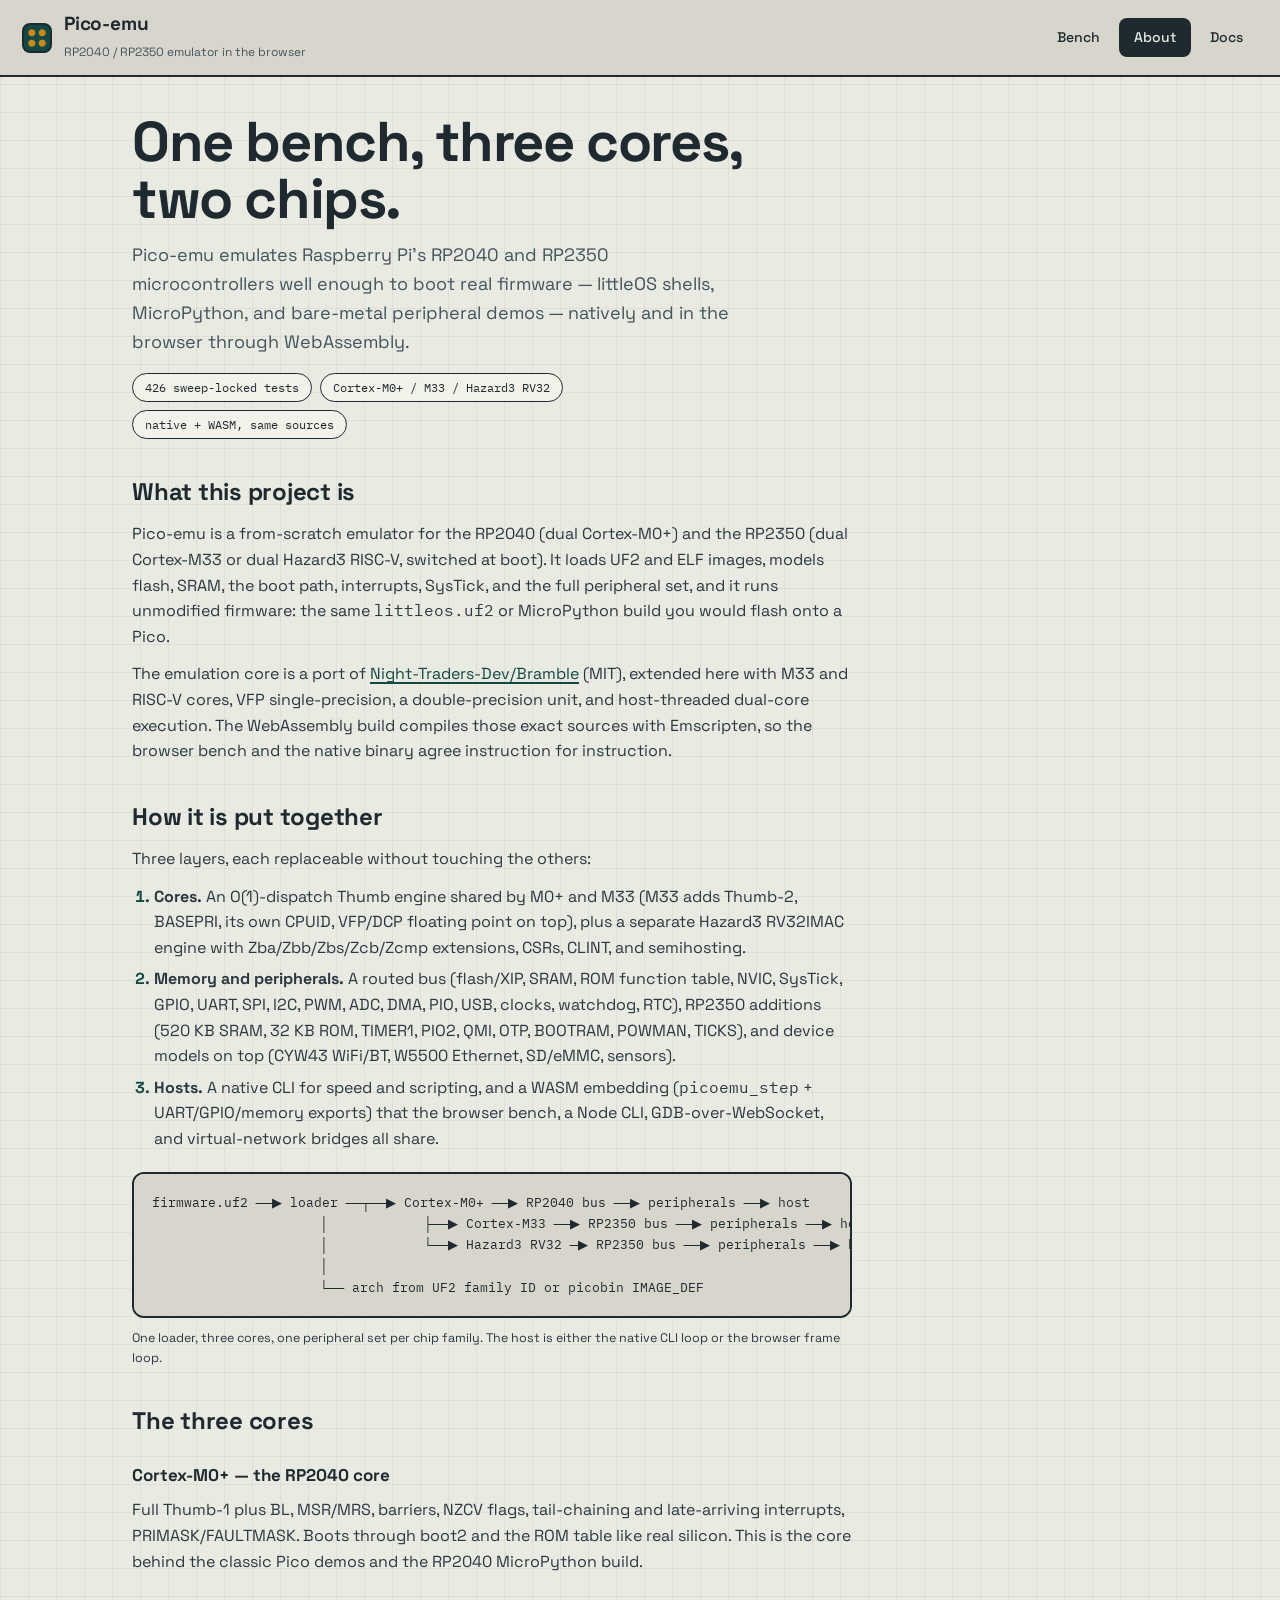
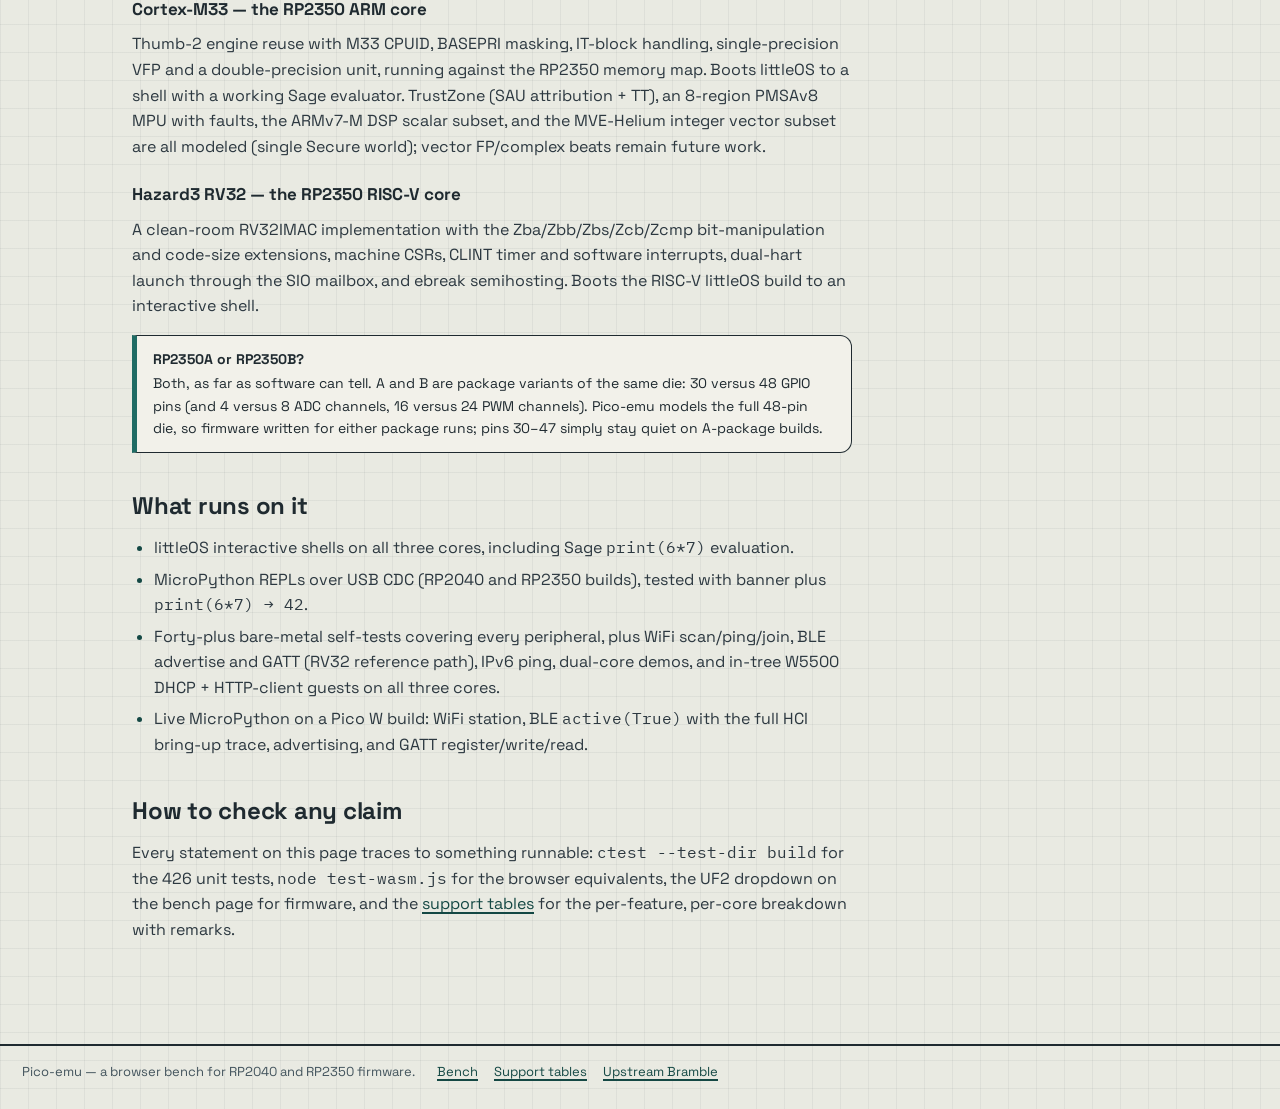
==== web/about.html @ 788be60e "Rename Bramble -> pico-emu (code/identifiers picoemu, prose Pico-emu) Text, identifiers, binaries, a" ====
<!DOCTYPE html>
<html lang="en">
<head>
<meta charset="UTF-8">
<meta name="viewport" content="width=device-width, initial-scale=1.0">
<title>About — Pico-emu RP2040/RP2350 emulator</title>
<meta name="description" content="What Pico-emu is, how the emulator is built, and how the three CPU cores map onto RP2040 and RP2350 silicon.">
<link rel="icon" type="image/png" href="./picoemu-logo.png">
<link rel="preconnect" href="https://fonts.googleapis.com">
<link rel="preconnect" href="https://fonts.gstatic.com" crossorigin>
<link href="https://fonts.googleapis.com/css2?family=Space+Grotesk:wght@400;500;700&family=IBM+Plex+Mono:wght@400;500&display=swap" rel="stylesheet">
<link rel="stylesheet" href="./site.css">
</head>
<body>

<header class="faceplate">
  <a class="brand" href="./index.html" aria-label="Pico-emu home">
    <span class="brand-mark" aria-hidden="true"></span>
    <span>
      <span class="brand-name">Pico-emu</span><br>
      <span class="brand-sub">RP2040 / RP2350 emulator in the browser</span>
    </span>
  </a>
  <nav class="site-nav" aria-label="Site">
    <a href="./index.html">Bench</a>
    <a href="./about.html" aria-current="page">About</a>
    <a href="./docs.html">Docs</a>
  </nav>
</header>

<main class="page">
  <div class="page-hero">
    <h1>One bench, three cores, two chips.</h1>
    <p class="lede">Pico-emu emulates Raspberry Pi's RP2040 and RP2350 microcontrollers well enough to boot real firmware — littleOS shells, MicroPython, and bare-metal peripheral demos — natively and in the browser through WebAssembly.</p>
    <div class="facts">
      <span class="fact">426 sweep-locked tests</span>
      <span class="fact">Cortex-M0+ / M33 / Hazard3 RV32</span>
      <span class="fact">native + WASM, same sources</span>
    </div>
  </div>

  <div class="prose">
    <h2>What this project is</h2>
    <p>Pico-emu is a from-scratch emulator for the RP2040 (dual Cortex-M0+) and the RP2350 (dual Cortex-M33 or dual Hazard3 RISC-V, switched at boot). It loads UF2 and ELF images, models flash, SRAM, the boot path, interrupts, SysTick, and the full peripheral set, and it runs unmodified firmware: the same <code>littleos.uf2</code> or MicroPython build you would flash onto a Pico.</p>
    <p>The emulation core is a port of <a href="https://github.com/Night-Traders-Dev/Bramble">Night-Traders-Dev/Bramble</a> (MIT), extended here with M33 and RISC-V cores, VFP single-precision, a double-precision unit, and host-threaded dual-core execution. The WebAssembly build compiles those exact sources with Emscripten, so the browser bench and the native binary agree instruction for instruction.</p>

    <h2>How it is put together</h2>
    <p>Three layers, each replaceable without touching the others:</p>
    <ol>
      <li><strong>Cores.</strong> An O(1)-dispatch Thumb engine shared by M0+ and M33 (M33 adds Thumb-2, BASEPRI, its own CPUID, VFP/DCP floating point on top), plus a separate Hazard3 RV32IMAC engine with Zba/Zbb/Zbs/Zcb/Zcmp extensions, CSRs, CLINT, and semihosting.</li>
      <li><strong>Memory and peripherals.</strong> A routed bus (flash/XIP, SRAM, ROM function table, NVIC, SysTick, GPIO, UART, SPI, I2C, PWM, ADC, DMA, PIO, USB, clocks, watchdog, RTC), RP2350 additions (520&nbsp;KB SRAM, 32&nbsp;KB ROM, TIMER1, PIO2, QMI, OTP, BOOTRAM, POWMAN, TICKS), and device models on top (CYW43 WiFi/BT, W5500 Ethernet, SD/eMMC, sensors).</li>
      <li><strong>Hosts.</strong> A native CLI for speed and scripting, and a WASM embedding (<code>picoemu_step</code> + UART/GPIO/memory exports) that the browser bench, a Node CLI, GDB-over-WebSocket, and virtual-network bridges all share.</li>
    </ol>

    <div class="arch-diagram">firmware.uf2 ──▶ loader ──┬──▶ Cortex-M0+ ──▶ RP2040 bus ──▶ peripherals ──▶ host
                     │            ├──▶ Cortex-M33 ──▶ RP2350 bus ──▶ peripherals ──▶ host
                     │            └──▶ Hazard3 RV32 ─▶ RP2350 bus ──▶ peripherals ──▶ host
                     │
                     └── arch from UF2 family ID or picobin IMAGE_DEF</div>
    <p class="diagram-cap">One loader, three cores, one peripheral set per chip family. The host is either the native CLI loop or the browser frame loop.</p>

    <h2>The three cores</h2>
    <h3>Cortex-M0+ — the RP2040 core</h3>
    <p>Full Thumb-1 plus BL, MSR/MRS, barriers, NZCV flags, tail-chaining and late-arriving interrupts, PRIMASK/FAULTMASK. Boots through boot2 and the ROM table like real silicon. This is the core behind the classic Pico demos and the RP2040 MicroPython build.</p>
    <h3>Cortex-M33 — the RP2350 ARM core</h3>
    <p>Thumb-2 engine reuse with M33 CPUID, BASEPRI masking, IT-block handling, single-precision VFP and a double-precision unit, running against the RP2350 memory map. Boots littleOS to a shell with a working Sage evaluator. TrustZone (SAU attribution + TT), an 8-region PMSAv8 MPU with faults, the ARMv7-M DSP scalar subset, and the MVE-Helium integer vector subset are all modeled (single Secure world); vector FP/complex beats remain future work.</p>
    <h3>Hazard3 RV32 — the RP2350 RISC-V core</h3>
    <p>A clean-room RV32IMAC implementation with the Zba/Zbb/Zbs/Zcb/Zcmp bit-manipulation and code-size extensions, machine CSRs, CLINT timer and software interrupts, dual-hart launch through the SIO mailbox, and ebreak semihosting. Boots the RISC-V littleOS build to an interactive shell.</p>

    <div class="callout">
      <strong>RP2350A or RP2350B?</strong>
      Both, as far as software can tell. A and B are package variants of the same die: 30 versus 48 GPIO pins (and 4 versus 8 ADC channels, 16 versus 24 PWM channels). Pico-emu models the full 48-pin die, so firmware written for either package runs; pins 30–47 simply stay quiet on A-package builds.
    </div>

    <h2>What runs on it</h2>
    <ul>
      <li>littleOS interactive shells on all three cores, including Sage <code>print(6*7)</code> evaluation.</li>
      <li>MicroPython REPLs over USB CDC (RP2040 and RP2350 builds), tested with banner plus <code>print(6*7) → 42</code>.</li>
      <li>Forty-plus bare-metal self-tests covering every peripheral, plus WiFi scan/ping/join, BLE advertise and GATT (RV32 reference path), IPv6 ping, dual-core demos, and in-tree W5500 DHCP + HTTP-client guests on all three cores.</li>
      <li>Live MicroPython on a Pico W build: WiFi station, BLE <code>active(True)</code> with the full HCI bring-up trace, advertising, and GATT register/write/read.</li>
    </ul>

    <h2>How to check any claim</h2>
    <p>Every statement on this page traces to something runnable: <code>ctest --test-dir build</code> for the 426 unit tests, <code>node test-wasm.js</code> for the browser equivalents, the UF2 dropdown on the bench page for firmware, and the <a href="./docs.html">support tables</a> for the per-feature, per-core breakdown with remarks.</p>
  </div>
</main>

<footer class="page-footer">
  <span>Pico-emu — a browser bench for RP2040 and RP2350 firmware.</span>
  <nav aria-label="Footer">
    <a href="./index.html">Bench</a>
    <a href="./docs.html">Support tables</a>
    <a href="https://github.com/Night-Traders-Dev/Bramble">Upstream Bramble</a>
  </nav>
</footer>

</body>
</html>
---- web/site.css ----
/* Pico-emu site design system — "bench instrument" theme.
 * Subject: a browser emulator for RP2040/RP2350 silicon. The visual
 * language comes from the lab bench, not from marketing SaaS:
 * instrument chassis, VFD display well, and a 2x20 Pico pin header.
 *
 * Tokens
 *   --paper    cool lab gray-green page (deliberately cool, not warm cream)
 *   --ink      deep slate ink for prose (not pure black)
 *   --chassis  instrument faceplate gray
 *   --well     deep green-black VFD well (displays only, never page bg)
 *   --solder   solder-mask teal, primary accent
 *   --copper   copper, reserved for live/active states only
 *   --amber    signal amber for LEDs and warnings
 *   --line     warm-gray hairline
 * Type: Space Grotesk (prose/display) + IBM Plex Mono (machine data only).
 * Radii vary by hierarchy: controls 8px, panels 12px, display well 16px.
 * No global soft card shadows; wells get an inset shadow instead.
 */
:root {
  --paper: #e9eae2;
  --paper-deep: #dfe0d6;
  --ink: #1f2a30;
  --ink-soft: #43545d;
  --chassis: #d8d6cc;
  --well: #14201f;
  --well-ink: #cfe3d4;
  --solder: #1f6b64;
  --solder-deep: #144844;
  --copper: #a85b2a;
  --amber: #c98a1b;
  --danger: #a33b2e;
  --line: #b9b7aa;
  --grid: rgba(31, 42, 48, 0.055);
  --radius-control: 8px;
  --radius-panel: 12px;
  --radius-well: 16px;
  --font-prose: "Space Grotesk", "Avenir Next", "Segoe UI", system-ui, sans-serif;
  --font-data: "IBM Plex Mono", "SFMono-Regular", Menlo, Consolas, monospace;
}

* { margin: 0; padding: 0; box-sizing: border-box; }

html {
  -webkit-text-size-adjust: 100%;
  scroll-behavior: smooth;
}

body {
  font-family: var(--font-prose);
  background: var(--paper);
  background-image:
    linear-gradient(var(--grid) 1px, transparent 1px),
    linear-gradient(90deg, var(--grid) 1px, transparent 1px);
  background-size: 28px 28px;
  color: var(--ink);
  line-height: 1.6;
  min-height: 100vh;
  display: flex;
  flex-direction: column;
}

::selection { background: var(--solder); color: #fff; }

:focus-visible {
  outline: 3px solid var(--solder);
  outline-offset: 2px;
  border-radius: 4px;
}

a { color: var(--solder-deep); text-decoration-thickness: 1.5px; text-underline-offset: 3px; }
a:hover { color: var(--copper); }

code, pre, .mono, select, input, button {
  font-family: var(--font-data);
}

/* ---------- Faceplate header ---------- */
.faceplate {
  background: var(--chassis);
  border-bottom: 2px solid var(--ink);
  padding: 12px 22px;
  display: flex;
  align-items: center;
  gap: 18px;
  flex-wrap: wrap;
  position: sticky;
  top: 0;
  z-index: 20;
}

.brand { display: flex; align-items: center; gap: 12px; text-decoration: none; color: var(--ink); }
.brand-mark {
  width: 30px; height: 30px; border-radius: 8px; flex: none;
  background:
    radial-gradient(circle at 30% 30%, var(--amber) 0 3px, transparent 4px),
    radial-gradient(circle at 70% 30%, var(--amber) 0 3px, transparent 4px),
    radial-gradient(circle at 30% 70%, var(--amber) 0 3px, transparent 4px),
    radial-gradient(circle at 70% 70%, var(--amber) 0 3px, transparent 4px),
    var(--solder-deep);
  border: 2px solid var(--ink);
}
.brand-name { font-weight: 700; font-size: 19px; letter-spacing: -0.01em; line-height: 1.1; }
.brand-sub { font-size: 12px; color: var(--ink-soft); line-height: 1.3; }

.site-nav { display: flex; gap: 4px; margin-left: auto; }
.site-nav a {
  text-decoration: none; color: var(--ink); font-weight: 500; font-size: 14px;
  padding: 7px 14px; border-radius: var(--radius-control);
  border: 1.5px solid transparent;
}
.site-nav a:hover { border-color: var(--ink); color: var(--ink); }
.site-nav a[aria-current="page"] { background: var(--ink); color: var(--paper); }

.status-cluster { display: flex; align-items: center; gap: 8px; font-size: 12px; color: var(--ink-soft); }
.status-led { width: 10px; height: 10px; border-radius: 50%; background: #8a8a80; border: 1.5px solid var(--ink); flex: none; }
.status-led.live { background: var(--amber); }
.status { font-family: var(--font-data); font-size: 12px; }

/* ---------- Bench layout (demo) ---------- */
.bench {
  display: grid;
  grid-template-columns: 330px minmax(0, 1fr);
  gap: 18px;
  padding: 18px 22px 8px;
  flex: 1;
  min-height: 0;
  max-width: 1440px;
  width: 100%;
  margin: 0 auto;
  align-items: start;
}

.rail { display: flex; flex-direction: column; gap: 14px; min-width: 0; }
.stage { display: flex; flex-direction: column; gap: 14px; min-width: 0; }

.panel {
  background: var(--chassis);
  border: 1.5px solid var(--ink);
  border-radius: var(--radius-panel);
  padding: 14px;
}
.panel > h2, .panel > h3 {
  font-size: 15px; font-weight: 700; letter-spacing: 0; margin-bottom: 10px;
}
.panel p, .panel li { font-size: 13px; color: var(--ink-soft); }
.panel table { font-size: 12px; }

/* Controls read as instrument knobs: square-ish, high contrast on press */
.btn {
  background: #f2f1ea; color: var(--ink);
  border: 1.5px solid var(--ink); border-radius: var(--radius-control);
  padding: 7px 14px; cursor: pointer; font-size: 13px; font-weight: 500;
}
.btn:hover { background: var(--solder); border-color: var(--solder-deep); color: #fff; }
.btn:active { transform: translateY(1px); }
.btn:disabled { opacity: 0.4; cursor: not-allowed; }
.btn.primary { background: var(--solder-deep); border-color: var(--solder-deep); color: #fff; }
.btn.primary:hover { background: var(--solder); }
.btn-row { display: flex; gap: 8px; flex-wrap: wrap; }

select, input[type="text"], input:not([type]) {
  background: #f4f3ec; color: var(--ink);
  border: 1.5px solid var(--ink); border-radius: var(--radius-control);
  padding: 6px 8px; font-size: 12px; max-width: 100%;
}
label { font-size: 12px; }

/* Serial well: the one memorable element — a VFD-style inset display */
.serial-shell {
  background: var(--well);
  border: 2px solid var(--ink);
  border-radius: var(--radius-well);
  overflow: hidden;
  box-shadow: inset 0 2px 18px rgba(0, 0, 0, 0.55);
}
.serial-bar {
  display: flex; justify-content: space-between; align-items: center;
  padding: 10px 16px; border-bottom: 1px solid rgba(207, 227, 212, 0.22);
  color: var(--well-ink); font-size: 13px; font-weight: 500;
}
#serial-output {
  min-height: 340px; max-height: 52vh; overflow-y: auto;
  padding: 14px 18px; color: var(--well-ink);
  font-family: var(--font-data); font-size: 13px; line-height: 1.55;
  white-space: pre-wrap; word-break: break-all;
  background-image: repeating-linear-gradient(
    to bottom, rgba(255, 255, 255, 0.022) 0 1px, transparent 1px 3px);
}

/* Pico header pin map: pads, not generic tiles */
.gpio-board {
  background: #20241f; color: #d8dccf;
  border: 2px solid var(--ink); border-radius: var(--radius-panel);
  padding: 14px 16px;
}
.gpio-board h3 { color: #eef0e4; font-size: 14px; margin-bottom: 4px; }
.gpio-note { font-size: 12px; color: #a9b09c; margin-bottom: 10px; max-width: 70ch; }
.gpio-grid { display: grid; grid-template-columns: repeat(8, 1fr); gap: 8px; }
.gpio-pin {
  aspect-ratio: 1; border-radius: 50%;
  background: #10130f; border: 2px solid #5a6152;
  display: flex; align-items: center; justify-content: center;
  font-family: var(--font-data); font-size: 9px; color: #c9cfbb;
}
.gpio-pin.high { background: var(--amber); border-color: #7a5c10; color: #231a04; }
.gpio-pin.low { background: #10130f; }

.info-row { display: flex; justify-content: space-between; font-size: 12px; margin-top: 5px; gap: 8px; }
.info-val { font-family: var(--font-data); color: var(--solder-deep); overflow-wrap: anywhere; }
.drop-zone {
  border: 2px dashed var(--solder-deep); border-radius: var(--radius-control);
  padding: 18px; text-align: center; font-size: 13px; cursor: pointer;
  background: rgba(31, 107, 100, 0.07);
}
.drop-zone:hover, .drop-zone.dragover { background: rgba(31, 107, 100, 0.16); border-color: var(--copper); }

/* ---------- Prose pages (about / docs) ---------- */
.page {
  max-width: 1060px; width: 100%; margin: 0 auto;
  padding: 36px 22px 60px;
}
.page-hero { margin-bottom: 26px; max-width: 62ch; }
.page-hero h1 {
  font-size: clamp(34px, 5vw, 56px); line-height: 1.02;
  letter-spacing: -0.025em; font-weight: 700; margin-bottom: 14px;
}
.page-hero p.lede { font-size: 18px; color: var(--ink-soft); max-width: 58ch; }
.page-hero .facts { display: flex; flex-wrap: wrap; gap: 8px; margin-top: 16px; }
.fact {
  font-family: var(--font-data); font-size: 12px;
  border: 1.5px solid var(--ink); border-radius: 999px; padding: 4px 12px;
  background: #f2f1ea;
}
.prose { max-width: 72ch; }
.prose h2 { font-size: 24px; letter-spacing: -0.01em; margin: 34px 0 10px; }
.prose h3 { font-size: 17px; margin: 22px 0 8px; }
.prose p { margin-bottom: 12px; color: #2c3840; }
.prose ul, .prose ol { margin: 0 0 14px 22px; color: #2c3840; }
.prose li { margin-bottom: 6px; }
.prose li::marker { color: var(--solder-deep); font-weight: 700; }

.arch-diagram {
  border: 2px solid var(--ink); border-radius: var(--radius-panel);
  background: var(--chassis); padding: 18px; margin: 20px 0;
  font-family: var(--font-data); font-size: 12.5px; line-height: 1.7;
  overflow-x: auto; white-space: pre;
}
.diagram-cap { font-size: 12.5px; color: var(--ink-soft); margin-top: -10px; margin-bottom: 18px; }

/* Support tables: the core of the docs page */
.table-scroll { overflow-x: auto; border: 2px solid var(--ink); border-radius: var(--radius-panel); background: #f4f3ec; margin: 14px 0 26px; }
table.support { border-collapse: collapse; width: 100%; min-width: 760px; font-size: 13px; }
table.support caption {
  text-align: left; font-weight: 700; font-size: 16px; padding: 14px 16px 6px;
}
table.support th, table.support td {
  text-align: left; vertical-align: top; padding: 9px 14px;
  border-top: 1px solid var(--line); max-width: 34ch;
}
table.support thead th {
  font-family: var(--font-prose); font-size: 12.5px; border-top: none;
  background: var(--solder-deep); color: #f2f4ef;
}
table.support thead th:first-child { border-radius: 0; }
table.support td:first-child { font-weight: 500; }
.pill {
  display: inline-block; font-family: var(--font-data); font-size: 11.5px;
  border: 1.5px solid var(--ink); border-radius: 999px; padding: 1px 10px; white-space: nowrap;
}
.pill.done { background: #dcebe0; }
.pill.partial { background: #f3e6c4; }
.pill.missing { background: #f0d3cb; }
.pill.na { background: transparent; border-style: dashed; color: var(--ink-soft); }

.callout {
  border-left: 5px solid var(--solder); background: #f2f1ea;
  border-top: 1.5px solid var(--ink); border-right: 1.5px solid var(--ink); border-bottom: 1.5px solid var(--ink);
  border-radius: 0 var(--radius-panel) var(--radius-panel) 0;
  padding: 12px 16px; margin: 16px 0; font-size: 14px;
}
.callout strong { display: block; margin-bottom: 2px; }

.page-footer {
  border-top: 2px solid var(--ink); margin-top: 30px; padding: 16px 22px 26px;
  display: flex; flex-wrap: wrap; gap: 8px 22px; align-items: baseline;
  font-size: 13px; color: var(--ink-soft);
  max-width: 1440px; width: 100%; margin-left: auto; margin-right: auto;
}
.page-footer nav { display: flex; gap: 16px; }

/* ---------- Responsive ---------- */
@media (max-width: 960px) {
  .bench { grid-template-columns: 1fr; }
  .rail { order: 2; }
  .stage { order: 1; }
  #serial-output { min-height: 260px; }
  .site-nav { margin-left: 0; }
}
@media (max-width: 560px) {
  .faceplate { padding: 10px 14px; gap: 10px; }
  .bench, .page { padding-left: 14px; padding-right: 14px; }
  .gpio-grid { grid-template-columns: repeat(6, 1fr); }
}

@media (prefers-reduced-motion: reduce) {
  html { scroll-behavior: auto; }
  *, *::before, *::after { transition: none !important; animation: none !important; }
}
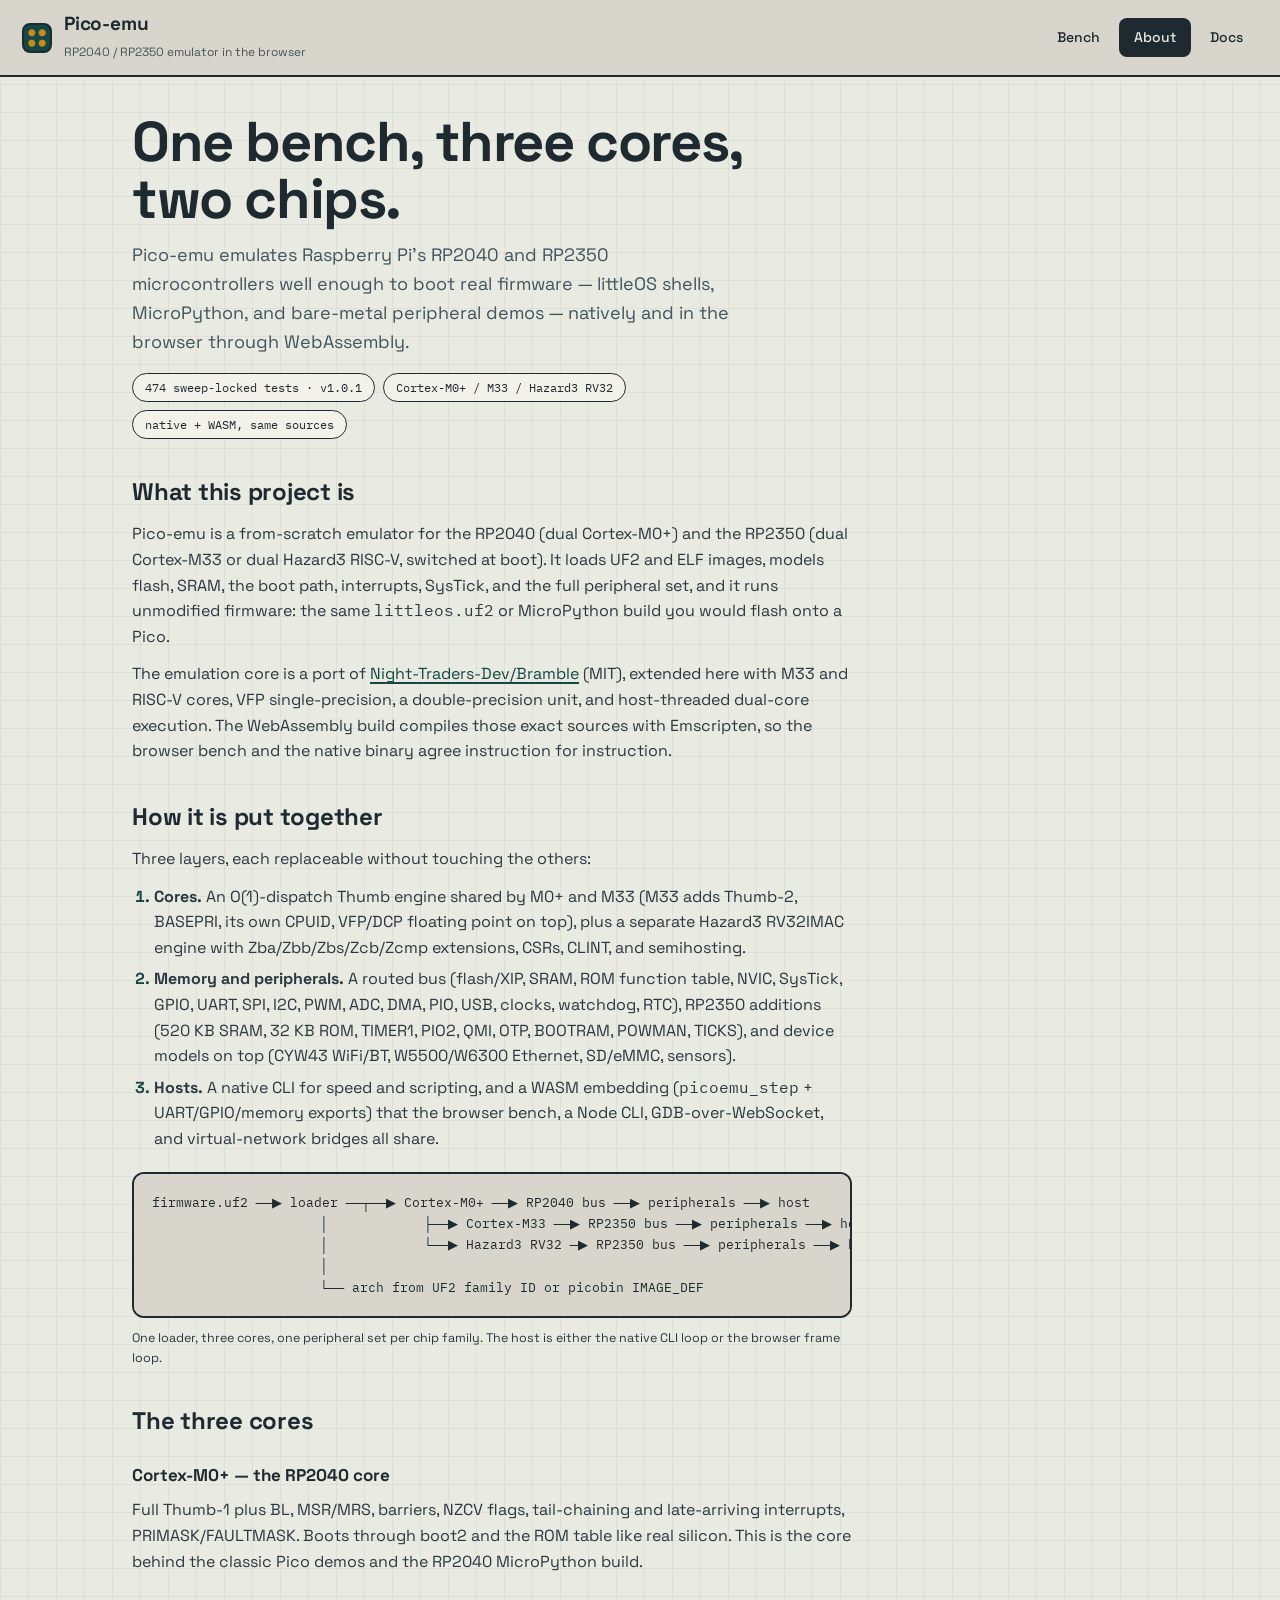
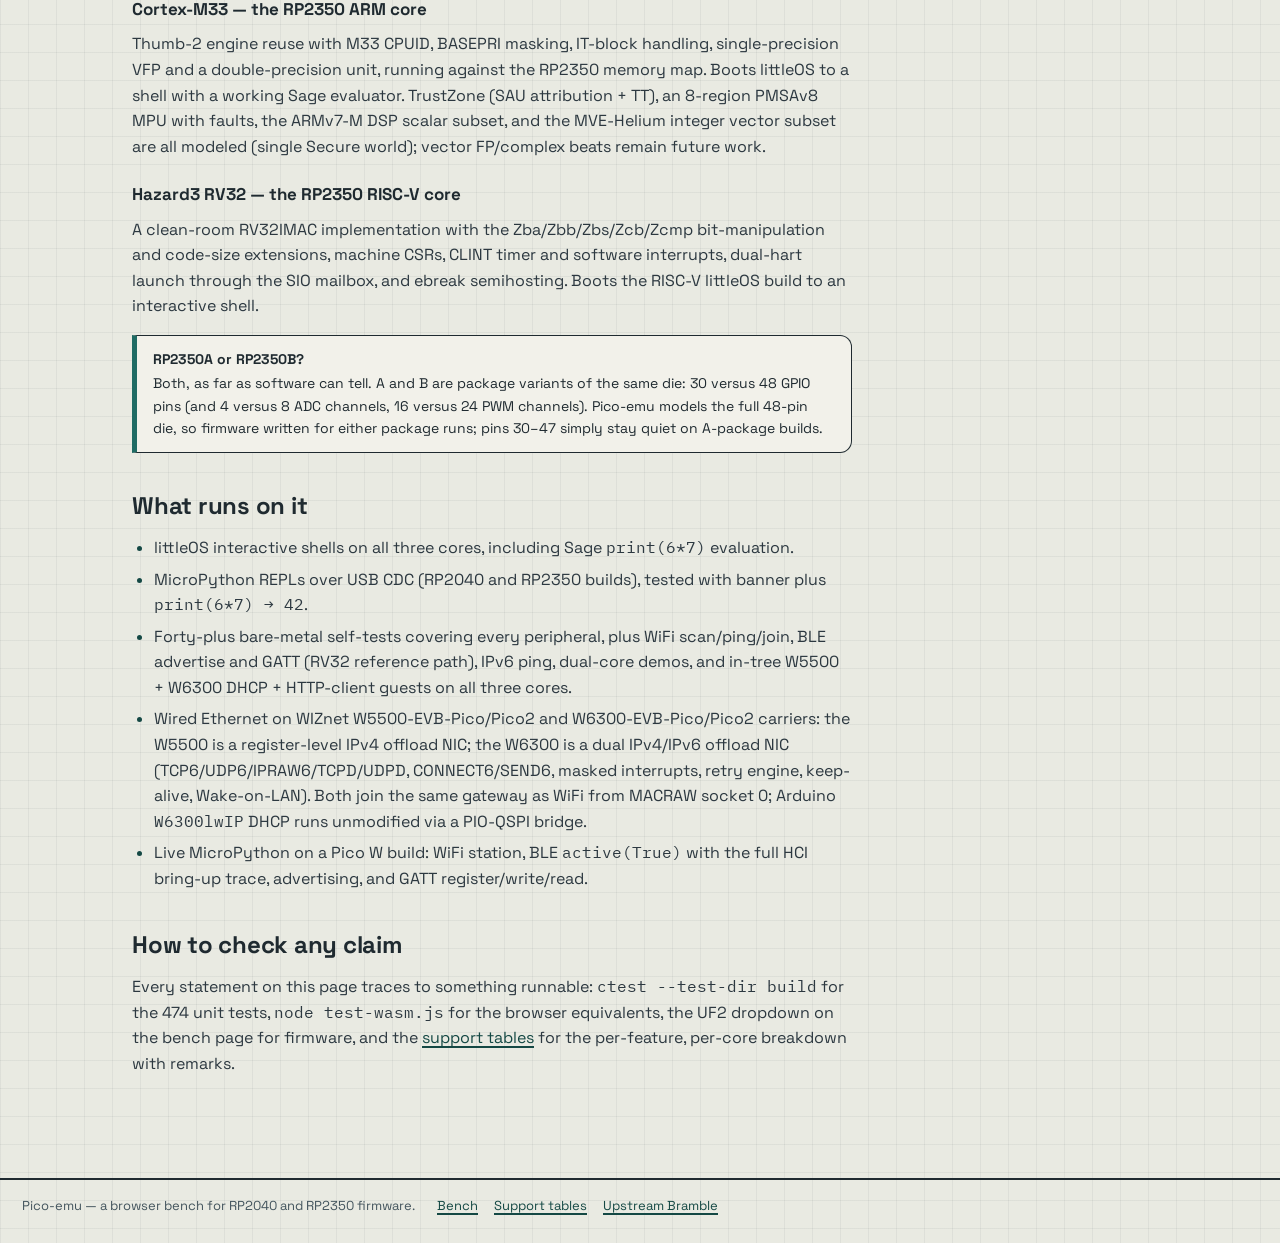
==== commit 1eb7b257: "v1.0.1: W6300 PACKET INFO + socket-less completion, version bump (474/474, sweep 70/70)" ====
--- a/web/about.html
+++ b/web/about.html
@@ -33,7 +33,7 @@
     <h1>One bench, three cores, two chips.</h1>
     <p class="lede">Pico-emu emulates Raspberry Pi's RP2040 and RP2350 microcontrollers well enough to boot real firmware — littleOS shells, MicroPython, and bare-metal peripheral demos — natively and in the browser through WebAssembly.</p>
     <div class="facts">
-      <span class="fact">426 sweep-locked tests</span>
+      <span class="fact">474 sweep-locked tests · v1.0.1</span>
       <span class="fact">Cortex-M0+ / M33 / Hazard3 RV32</span>
       <span class="fact">native + WASM, same sources</span>
     </div>
@@ -48,7 +48,7 @@
     <p>Three layers, each replaceable without touching the others:</p>
     <ol>
       <li><strong>Cores.</strong> An O(1)-dispatch Thumb engine shared by M0+ and M33 (M33 adds Thumb-2, BASEPRI, its own CPUID, VFP/DCP floating point on top), plus a separate Hazard3 RV32IMAC engine with Zba/Zbb/Zbs/Zcb/Zcmp extensions, CSRs, CLINT, and semihosting.</li>
-      <li><strong>Memory and peripherals.</strong> A routed bus (flash/XIP, SRAM, ROM function table, NVIC, SysTick, GPIO, UART, SPI, I2C, PWM, ADC, DMA, PIO, USB, clocks, watchdog, RTC), RP2350 additions (520&nbsp;KB SRAM, 32&nbsp;KB ROM, TIMER1, PIO2, QMI, OTP, BOOTRAM, POWMAN, TICKS), and device models on top (CYW43 WiFi/BT, W5500 Ethernet, SD/eMMC, sensors).</li>
+      <li><strong>Memory and peripherals.</strong> A routed bus (flash/XIP, SRAM, ROM function table, NVIC, SysTick, GPIO, UART, SPI, I2C, PWM, ADC, DMA, PIO, USB, clocks, watchdog, RTC), RP2350 additions (520&nbsp;KB SRAM, 32&nbsp;KB ROM, TIMER1, PIO2, QMI, OTP, BOOTRAM, POWMAN, TICKS), and device models on top (CYW43 WiFi/BT, W5500/W6300 Ethernet, SD/eMMC, sensors).</li>
       <li><strong>Hosts.</strong> A native CLI for speed and scripting, and a WASM embedding (<code>picoemu_step</code> + UART/GPIO/memory exports) that the browser bench, a Node CLI, GDB-over-WebSocket, and virtual-network bridges all share.</li>
     </ol>
 
@@ -76,12 +76,13 @@
     <ul>
       <li>littleOS interactive shells on all three cores, including Sage <code>print(6*7)</code> evaluation.</li>
       <li>MicroPython REPLs over USB CDC (RP2040 and RP2350 builds), tested with banner plus <code>print(6*7) → 42</code>.</li>
-      <li>Forty-plus bare-metal self-tests covering every peripheral, plus WiFi scan/ping/join, BLE advertise and GATT (RV32 reference path), IPv6 ping, dual-core demos, and in-tree W5500 DHCP + HTTP-client guests on all three cores.</li>
+      <li>Forty-plus bare-metal self-tests covering every peripheral, plus WiFi scan/ping/join, BLE advertise and GATT (RV32 reference path), IPv6 ping, dual-core demos, and in-tree W5500 + W6300 DHCP + HTTP-client guests on all three cores.</li>
+      <li>Wired Ethernet on WIZnet W5500-EVB-Pico/Pico2 and W6300-EVB-Pico/Pico2 carriers: the W5500 is a register-level IPv4 offload NIC; the W6300 is a dual IPv4/IPv6 offload NIC (TCP6/UDP6/IPRAW6/TCPD/UDPD, CONNECT6/SEND6, masked interrupts, retry engine, keep-alive, Wake-on-LAN). Both join the same gateway as WiFi from MACRAW socket 0; Arduino <code>W6300lwIP</code> DHCP runs unmodified via a PIO-QSPI bridge.</li>
       <li>Live MicroPython on a Pico W build: WiFi station, BLE <code>active(True)</code> with the full HCI bring-up trace, advertising, and GATT register/write/read.</li>
     </ul>
 
     <h2>How to check any claim</h2>
-    <p>Every statement on this page traces to something runnable: <code>ctest --test-dir build</code> for the 426 unit tests, <code>node test-wasm.js</code> for the browser equivalents, the UF2 dropdown on the bench page for firmware, and the <a href="./docs.html">support tables</a> for the per-feature, per-core breakdown with remarks.</p>
+    <p>Every statement on this page traces to something runnable: <code>ctest --test-dir build</code> for the 474 unit tests, <code>node test-wasm.js</code> for the browser equivalents, the UF2 dropdown on the bench page for firmware, and the <a href="./docs.html">support tables</a> for the per-feature, per-core breakdown with remarks.</p>
   </div>
 </main>
 
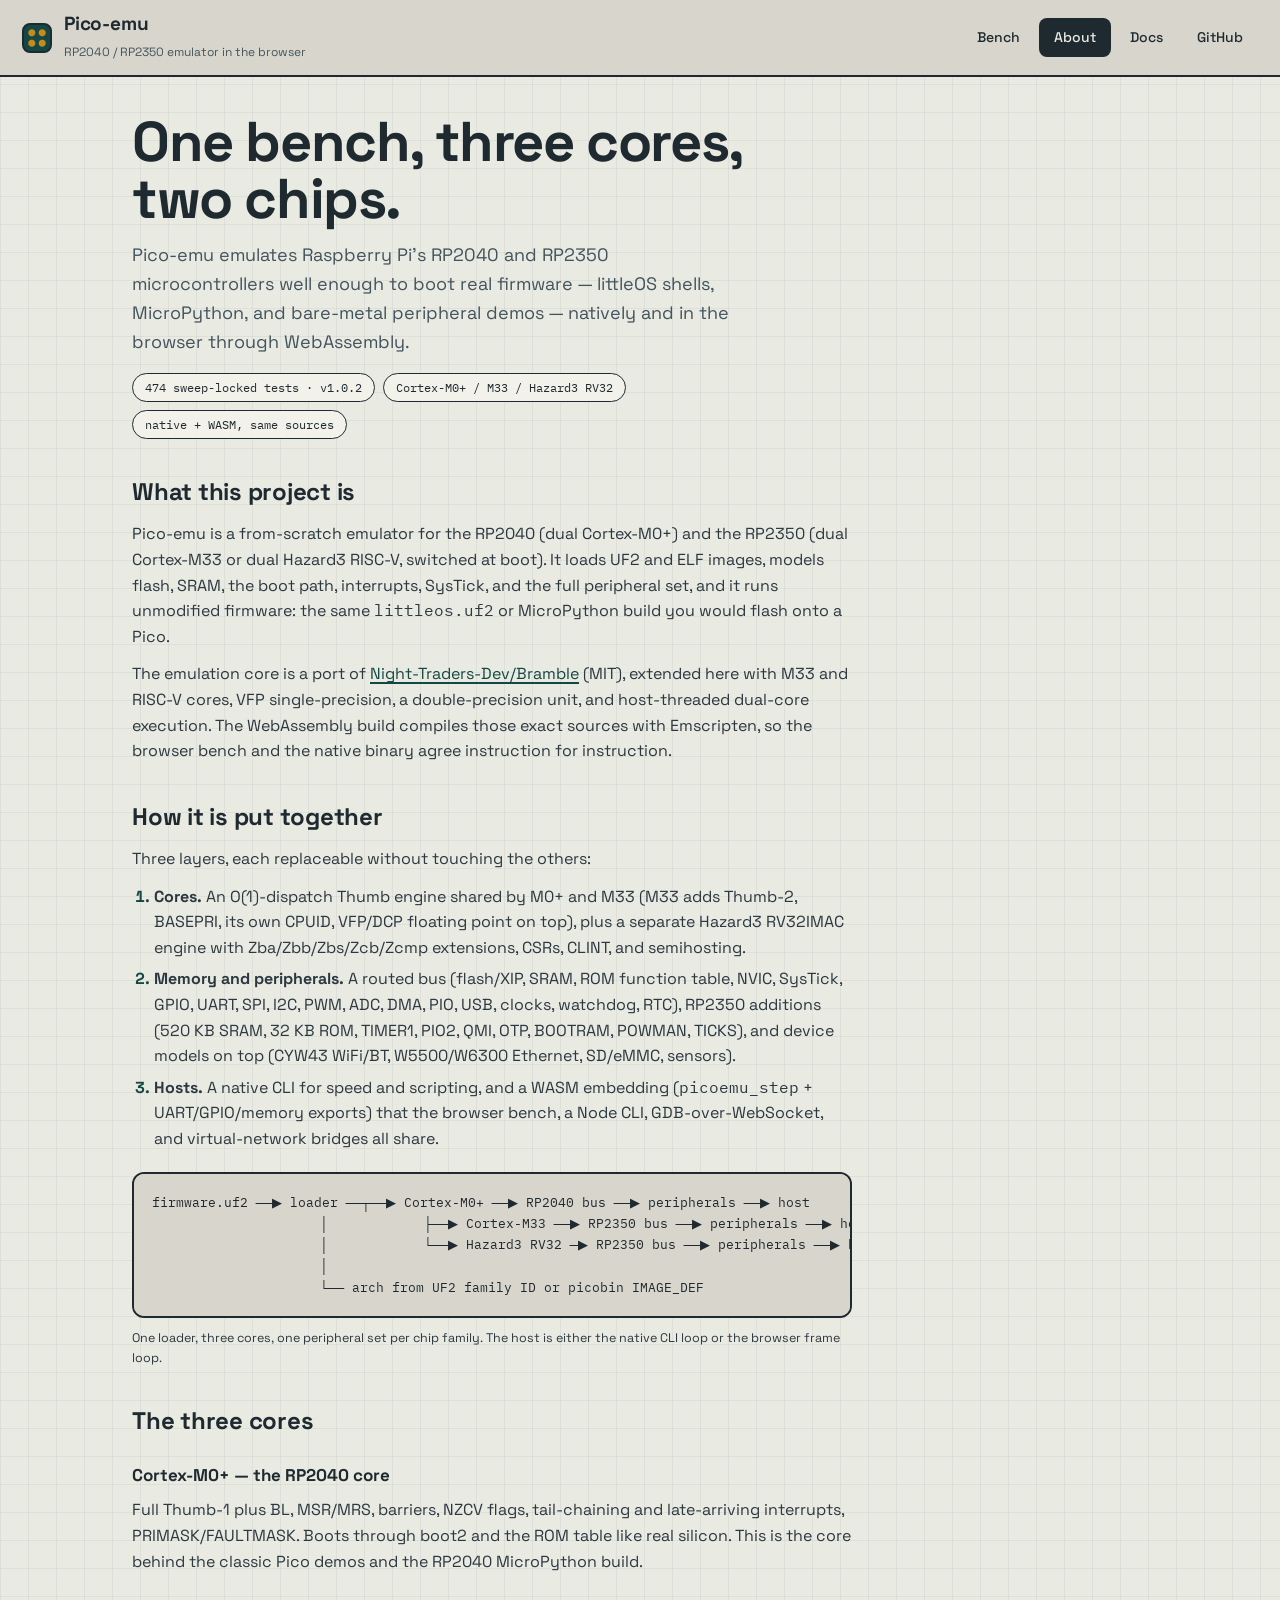
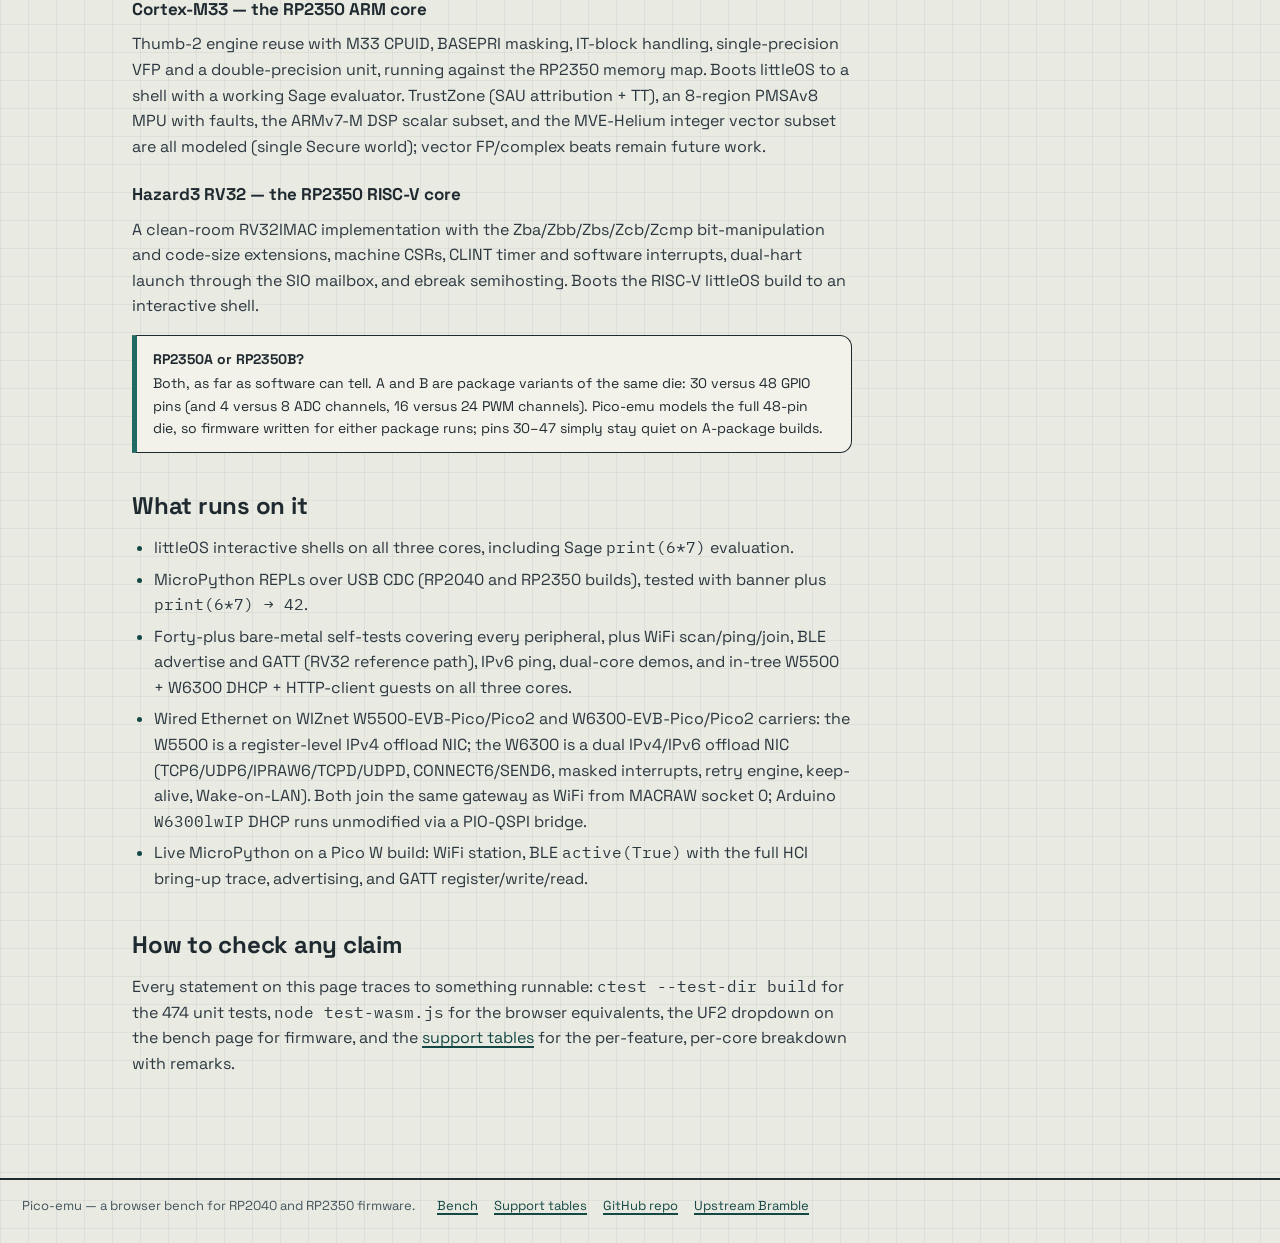
==== commit 139b8fee: "v1.0.2: rename npm picoemu -> pico-emu, repo -> pico-emulator, LICENSE name-first (474/474)" ====
--- a/web/about.html
+++ b/web/about.html
@@ -25,6 +25,7 @@
     <a href="./index.html">Bench</a>
     <a href="./about.html" aria-current="page">About</a>
     <a href="./docs.html">Docs</a>
+    <a href="https://github.com/danish9661/pico-emulator">GitHub</a>
   </nav>
 </header>
 
@@ -33,7 +34,7 @@
     <h1>One bench, three cores, two chips.</h1>
     <p class="lede">Pico-emu emulates Raspberry Pi's RP2040 and RP2350 microcontrollers well enough to boot real firmware — littleOS shells, MicroPython, and bare-metal peripheral demos — natively and in the browser through WebAssembly.</p>
     <div class="facts">
-      <span class="fact">474 sweep-locked tests · v1.0.1</span>
+      <span class="fact">474 sweep-locked tests · v1.0.2</span>
       <span class="fact">Cortex-M0+ / M33 / Hazard3 RV32</span>
       <span class="fact">native + WASM, same sources</span>
     </div>
@@ -91,6 +92,7 @@
   <nav aria-label="Footer">
     <a href="./index.html">Bench</a>
     <a href="./docs.html">Support tables</a>
+    <a href="https://github.com/danish9661/pico-emulator">GitHub repo</a>
     <a href="https://github.com/Night-Traders-Dev/Bramble">Upstream Bramble</a>
   </nav>
 </footer>
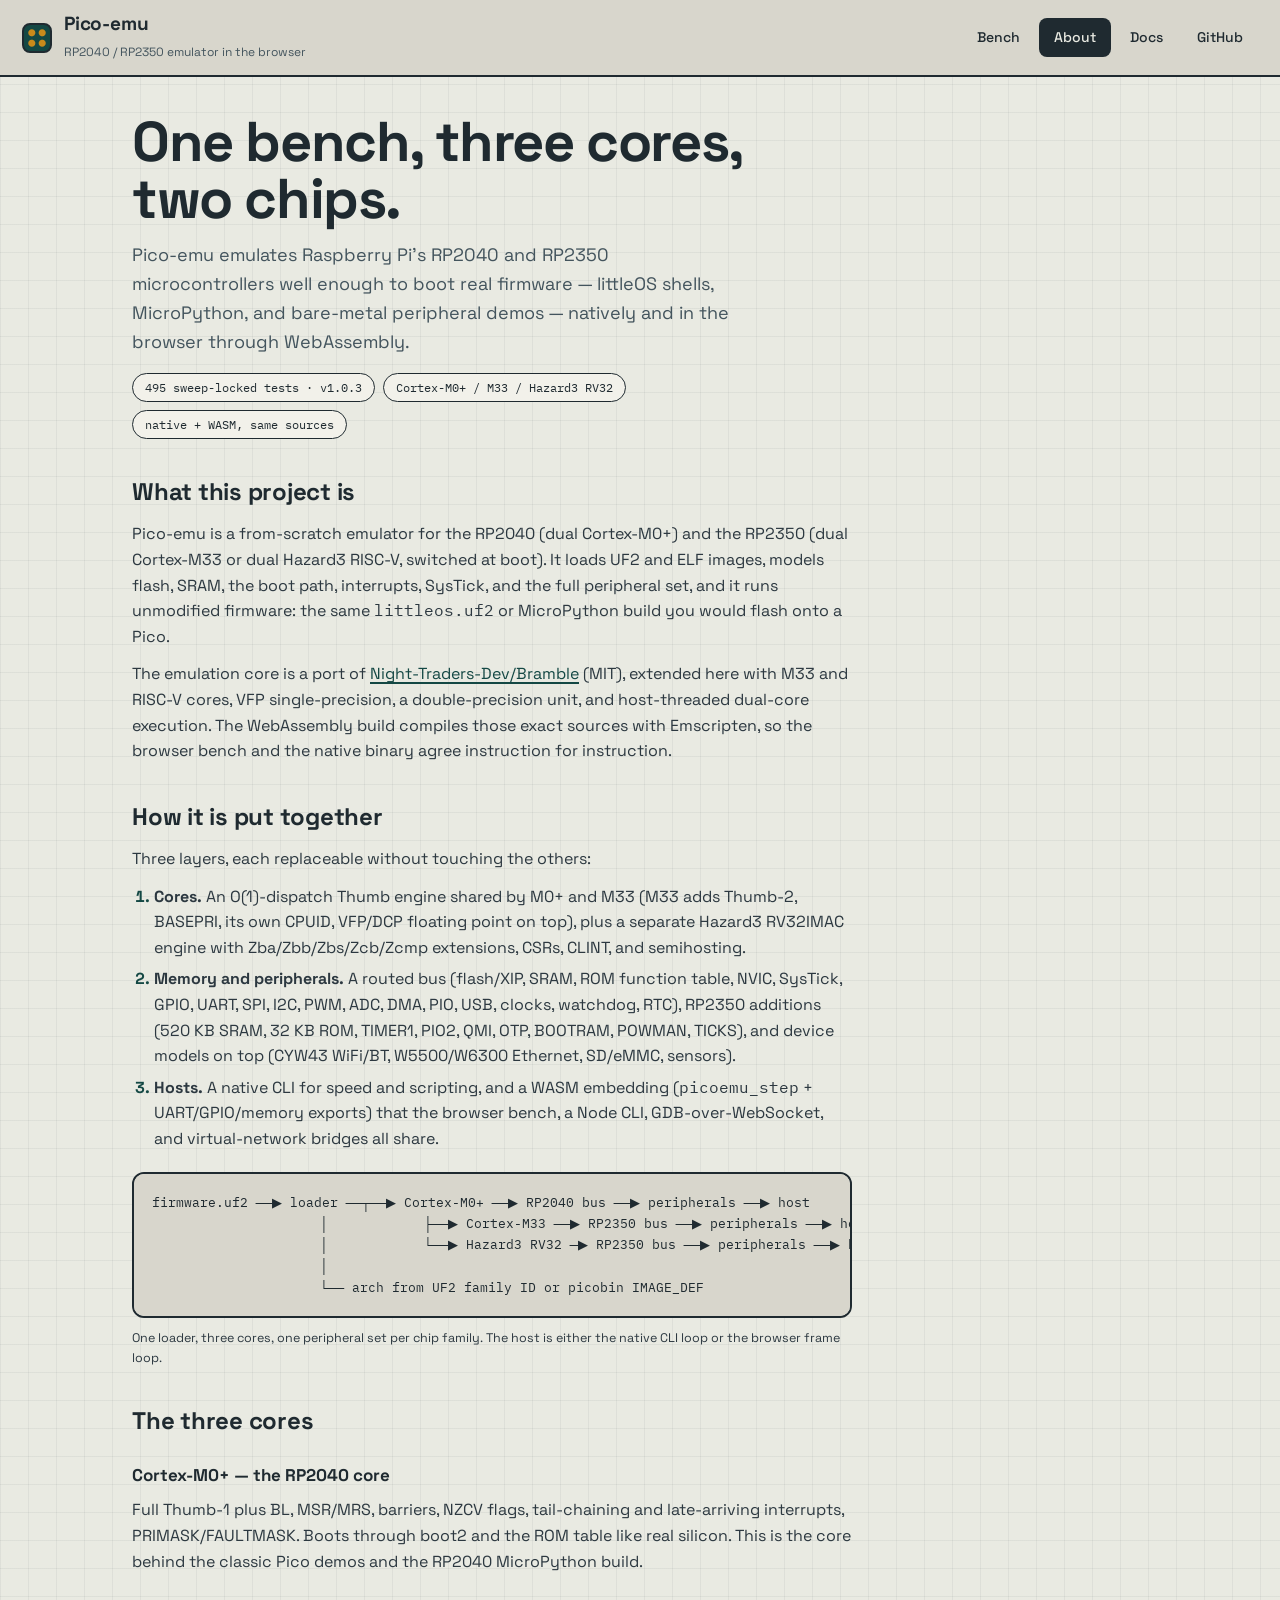
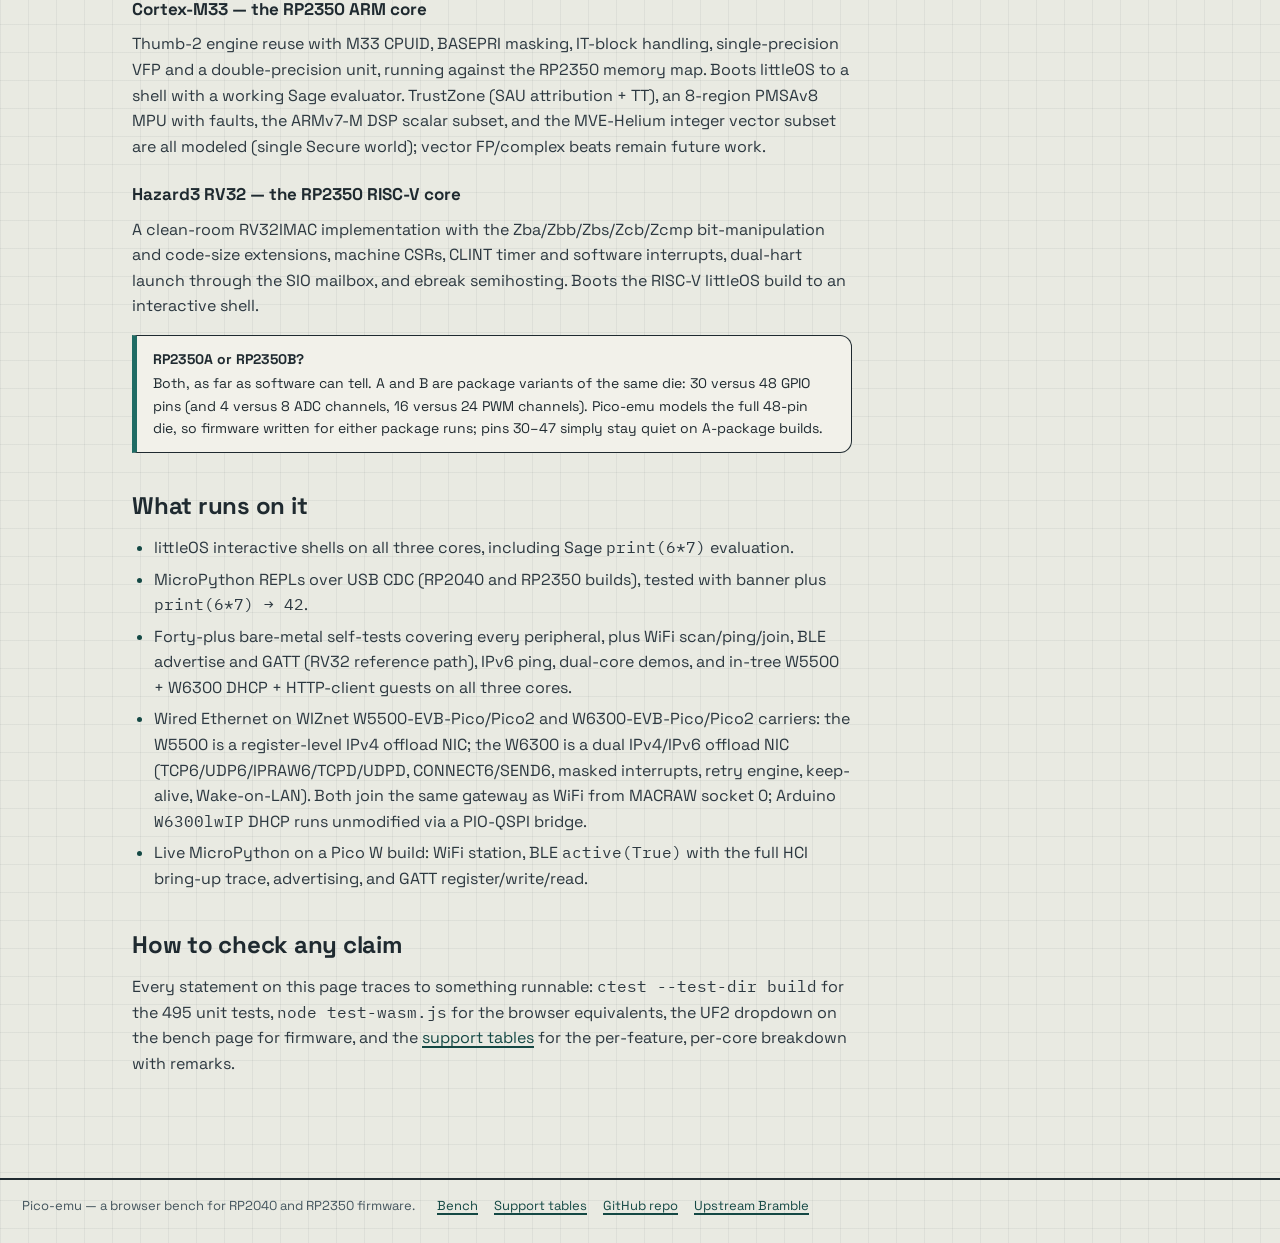
==== commit fc689aac: "v1.0.3: simulator hook contract + M33 SMULBB HardFault fix (495/495, sweep 70/70) I2C: jsmirror SDD " ====
--- a/web/about.html
+++ b/web/about.html
@@ -34,7 +34,7 @@
     <h1>One bench, three cores, two chips.</h1>
     <p class="lede">Pico-emu emulates Raspberry Pi's RP2040 and RP2350 microcontrollers well enough to boot real firmware — littleOS shells, MicroPython, and bare-metal peripheral demos — natively and in the browser through WebAssembly.</p>
     <div class="facts">
-      <span class="fact">474 sweep-locked tests · v1.0.2</span>
+      <span class="fact">495 sweep-locked tests · v1.0.3</span>
       <span class="fact">Cortex-M0+ / M33 / Hazard3 RV32</span>
       <span class="fact">native + WASM, same sources</span>
     </div>
@@ -83,7 +83,7 @@
     </ul>
 
     <h2>How to check any claim</h2>
-    <p>Every statement on this page traces to something runnable: <code>ctest --test-dir build</code> for the 474 unit tests, <code>node test-wasm.js</code> for the browser equivalents, the UF2 dropdown on the bench page for firmware, and the <a href="./docs.html">support tables</a> for the per-feature, per-core breakdown with remarks.</p>
+    <p>Every statement on this page traces to something runnable: <code>ctest --test-dir build</code> for the 495 unit tests, <code>node test-wasm.js</code> for the browser equivalents, the UF2 dropdown on the bench page for firmware, and the <a href="./docs.html">support tables</a> for the per-feature, per-core breakdown with remarks.</p>
   </div>
 </main>
 
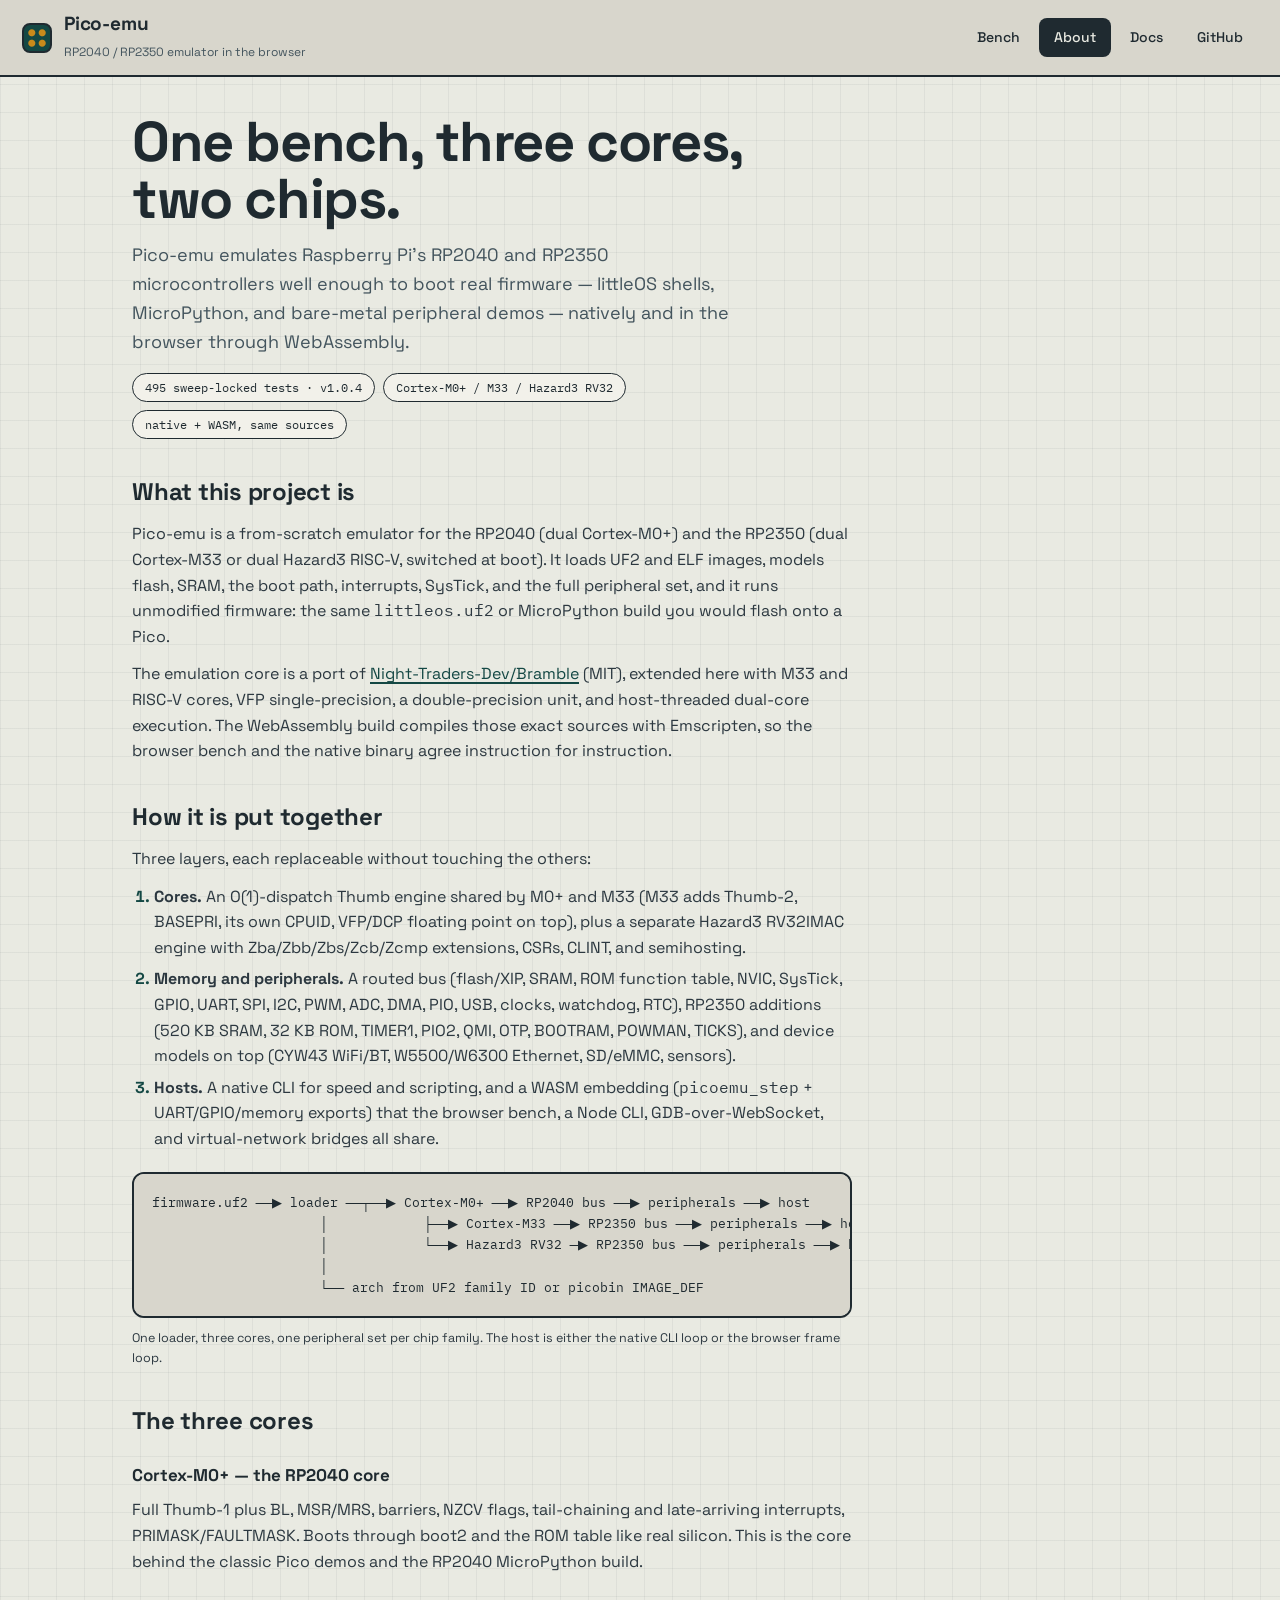
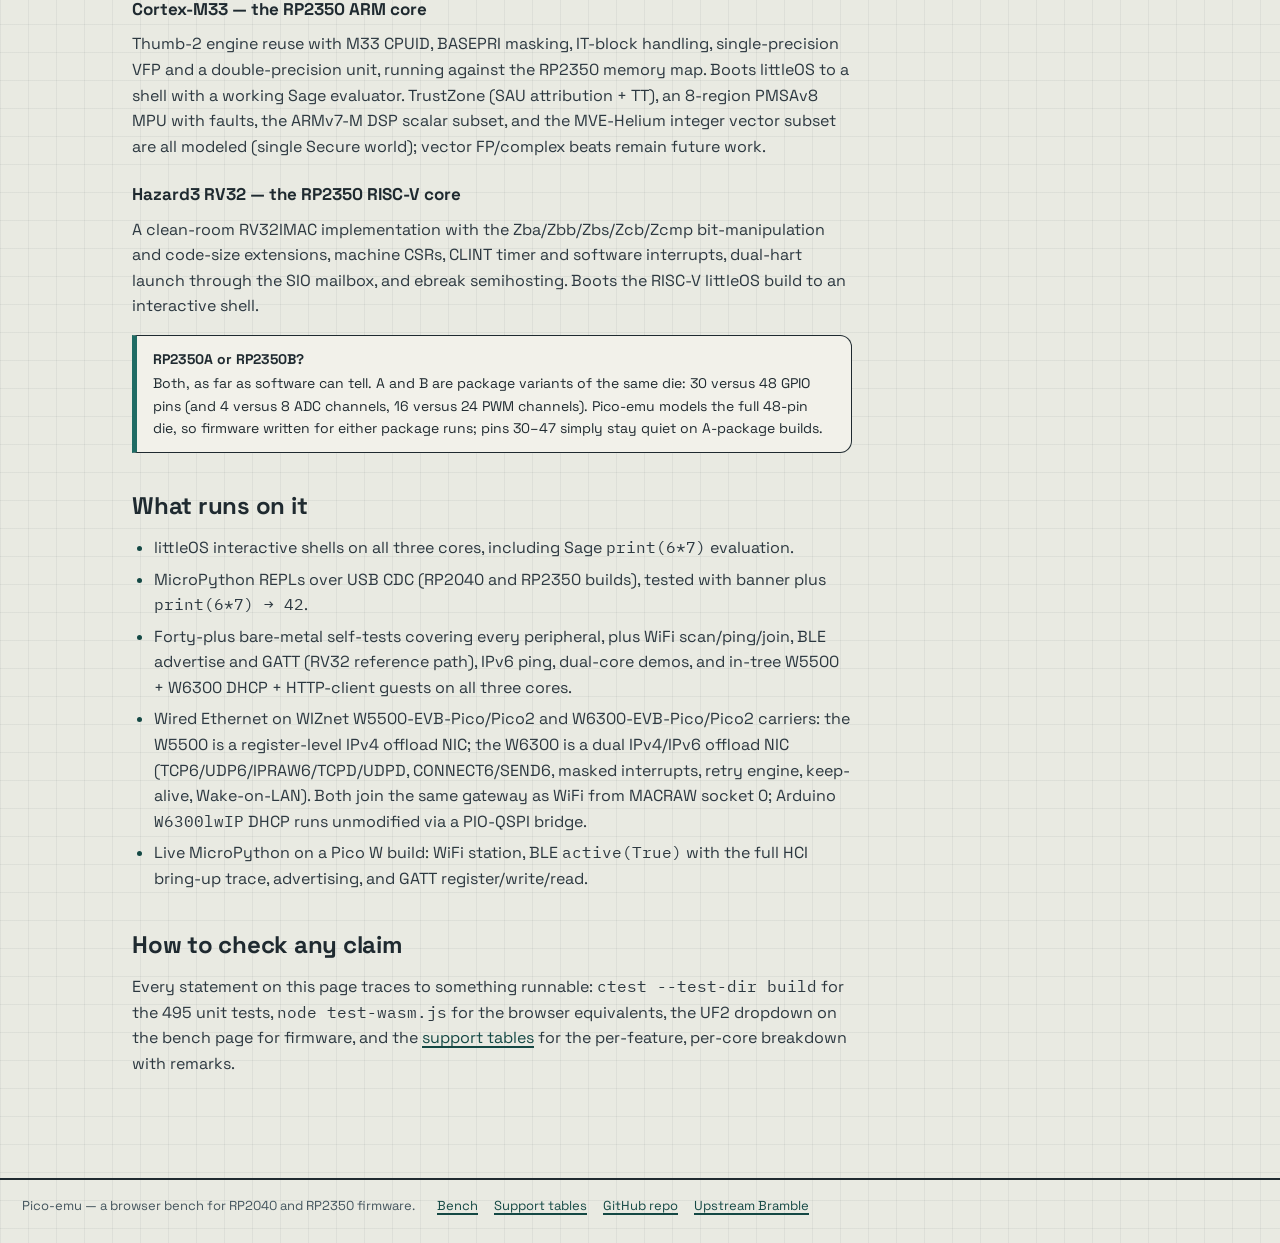
==== commit 8da4a0aa: "v1.0.4: release prep (version bump + changelog) Next npm release after published 1.0.3. Bumps 1.0.3-" ====
--- a/web/about.html
+++ b/web/about.html
@@ -34,7 +34,7 @@
     <h1>One bench, three cores, two chips.</h1>
     <p class="lede">Pico-emu emulates Raspberry Pi's RP2040 and RP2350 microcontrollers well enough to boot real firmware — littleOS shells, MicroPython, and bare-metal peripheral demos — natively and in the browser through WebAssembly.</p>
     <div class="facts">
-      <span class="fact">495 sweep-locked tests · v1.0.3</span>
+      <span class="fact">495 sweep-locked tests · v1.0.4</span>
       <span class="fact">Cortex-M0+ / M33 / Hazard3 RV32</span>
       <span class="fact">native + WASM, same sources</span>
     </div>
